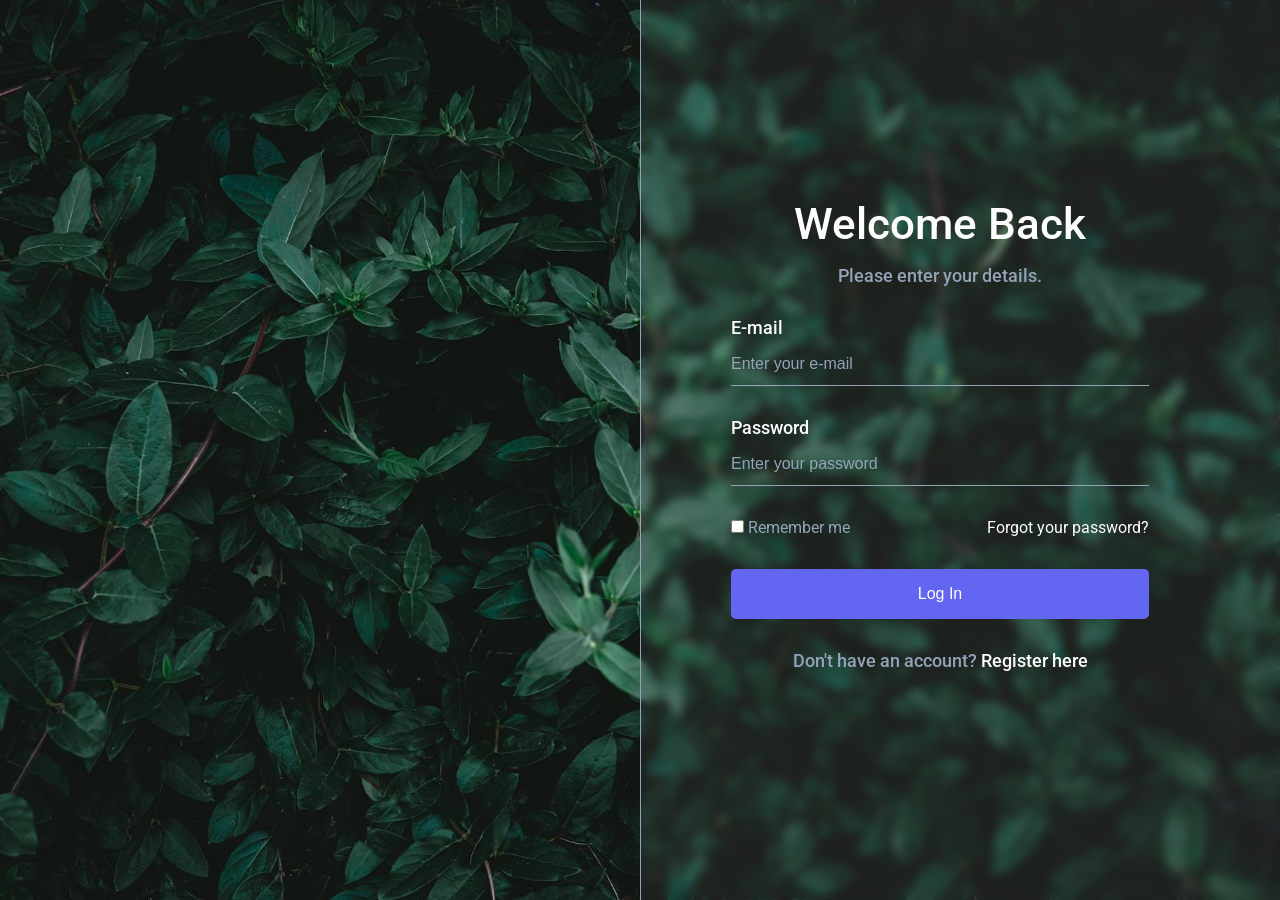
==== index.html @ 6db1a765 "Initial commit" ====
<!DOCTYPE html>
<html lang="en">
  <head>
    <meta charset="UTF-8" />
    <meta name="viewport" content="width=device-width, initial-scale=1.0" />
    <link rel="stylesheet" href="styles.css" />
    <title>Back | Secure Portal</title>
  </head>
  <body>
    <div class="container">
      <div class="content">
        <h1>Welcome Back</h1>
        <p>Please enter your details.</p>
        <form action="/">
          <div class="input__group">
            <label for="email">E-mail</label>
            <input type="email" placeholder="Enter your e-mail" />
          </div>
          <div class="input__group">
            <label for="password">Password</label>
            <input type="password" placeholder="Enter your password" />
          </div>
          <div class="actions">
            <div>
              <input type="checkbox" />
              <span>Remember me</span>
            </div>
            <a href="#">Forgot your password?</a>
          </div>
          <button type="submit">Log In</button>
        </form>
        <p>Don't have an account? <a href="#">Register here</a></p>
      </div>
    </div>
  </body>
</html>
---- styles.css ----
@import url("https://fonts.googleapis.com/css2?family=Roboto:ital,wght@0,100;0,300;0,400;0,500;0,700;0,900;1,100;1,300;1,400;1,500;1,700;1,900&display=swap");

:root {
  --primary-color: #6366f1;
  --text-dark: #0f172a;
  --text-light: #94a3b8;
  --white: #ffffff;
  --max-width: 1200px;
}

* {
  margin: 0;
  padding: 0;
  box-sizing: border-box;
}

a {
  color: var(--white);
  text-decoration: none;
}

body {
  font-family: "Roboto", sans-serif;
  background-image: url("assets/header.jpg");
  background-position: center center;
  background-size: cover;
  background-repeat: no-repeat;
}

.container {
  display: grid;
  position: relative;
  isolation: isolate;
}

.container::before {
  position: absolute;
  content: "";
  top: 0;
  height: 100%;
  width: 100%;
  grid-column: 1/2;
  backdrop-filter: blur(5px);
  background-color: rgba(255, 255, 255, 0.05);
  z-index: -1;
}

.content {
  min-height: 100vh;
  width: 100%;
  max-width: 450px;
  margin-inline: auto;
  padding: 1rem;
  display: flex;
  justify-content: center;
  flex-direction: column;
}

.content h1 {
  margin-bottom: 1rem;
  font-size: 2.75rem;
  font-weight: 500;
  color: var(--white);
  text-align: center;
}

.content p {
  margin-bottom: 2rem;
  font-size: 1.1rem;
  font-weight: 500;
  color: var(--text-light);
  text-align: center;
}

.content form {
  display: grid;
  gap: 2rem;
}

.input__group {
  display: grid;
  gap: 5px;
}

.input__group label {
  font-size: 1.1rem;
  font-weight: 500;
  color: var(--white);
}

.input__group input {
  padding: 0.75rem 0;
  outline: none;
  border: none;
  font-size: 1rem;
  color: var(--white);
  background-color: transparent;
  border-bottom: 1px solid var(--text-light);
}

.input__group input::placeholder {
  font-size: 1rem;
  color: var(--text-light);
}

.actions {
  display: flex;
  align-items: center;
  justify-content: space-between;
  gap: 1rem;
}

.actions > div span {
  color: var(--text-light);
}

.content button {
  margin-bottom: 2rem;
  padding: 1rem;
  outline: none;
  border: none;
  font-size: 1rem;
  color: var(--white);
  background-color: var(--primary-color);
  border-radius: 5px;
  cursor: pointer;
  transition: 0.3s;
}

.content button:hover {
  background-color: #4f46e5;
}

@media (width > 768px) {
  .container {
    grid-template-columns:
      minmax(0, 1fr)
      minmax(0, calc(var(--max-width) / 2))
      minmax(0, calc(var(--max-width) / 2))
      minmax(0, 1fr);
  }

  .container::before {
    grid-column: 3/5;
    border-left: 1px solid var(--text-light);
  }

  .content {
    grid-column: 3/4;
  }
}
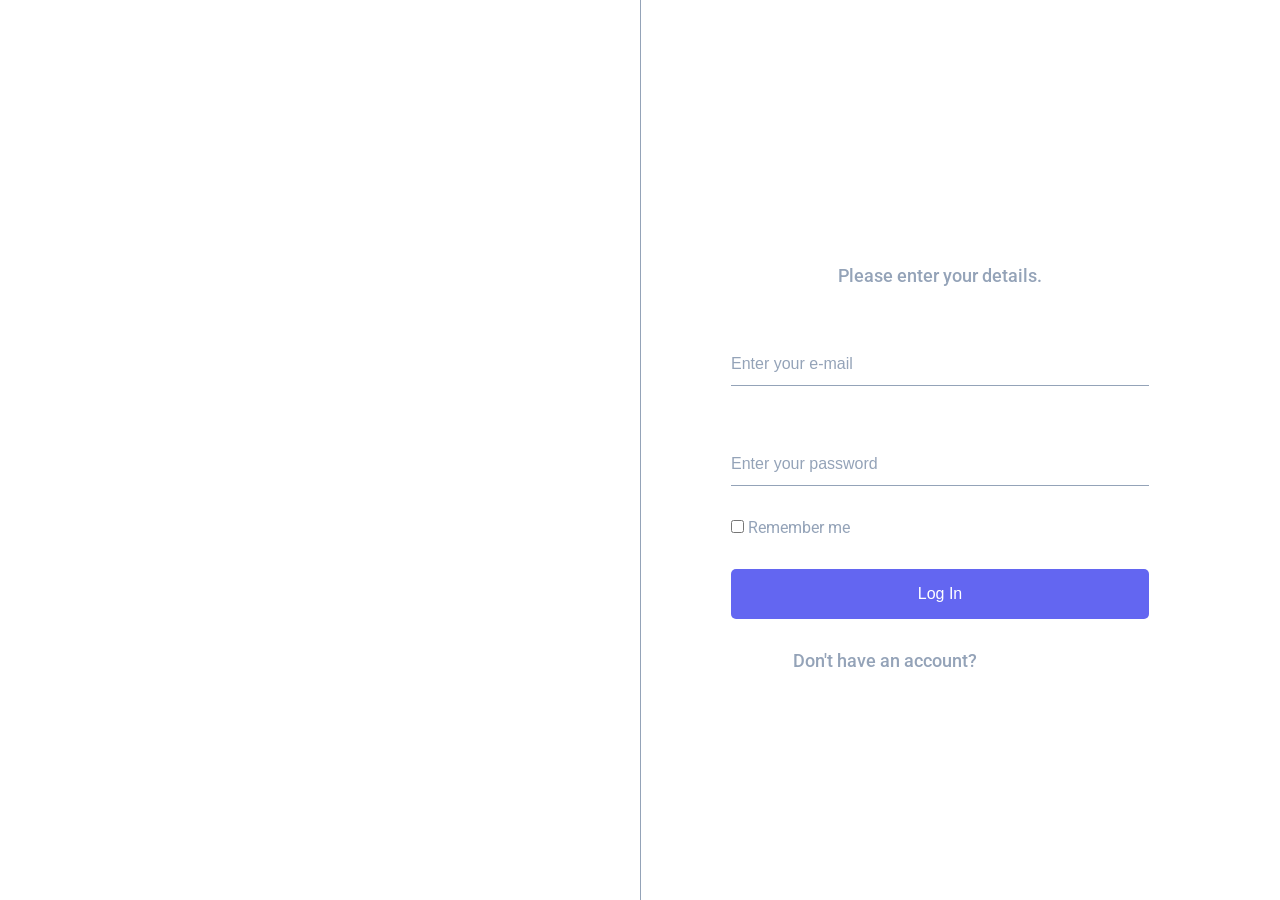
==== commit 11746f26: "Add auth subpages to Back and update background images for Back and Auth_Plus to darker premium visu" ====
--- a/index.html
+++ b/index.html
@@ -25,11 +25,11 @@
               <input type="checkbox" />
               <span>Remember me</span>
             </div>
-            <a href="#">Forgot your password?</a>
+            <a href="forget.html">Forgot your password?</a>
           </div>
           <button type="submit">Log In</button>
         </form>
-        <p>Don't have an account? <a href="#">Register here</a></p>
+        <p>Don't have an account? <a href="signup.html">Register here</a></p>
       </div>
     </div>
   </body>
--- a/styles.css
+++ b/styles.css
@@ -21,7 +21,7 @@
 
 body {
   font-family: "Roboto", sans-serif;
-  background-image: url("assets/header.jpg");
+  background-image: url("https://images.unsplash.com/photo-1451187580459-43490279c0fa?auto=format&fit=crop&q=80&w=2000");
   background-position: center center;
   background-size: cover;
   background-repeat: no-repeat;
@@ -149,3 +149,23 @@
     grid-column: 3/4;
   }
 }
+
+/* Success Message Styles */
+.success-message {
+  position: fixed;
+  top: 2rem;
+  left: 50%;
+  transform: translateX(-50%) translateY(-200%);
+  background-color: var(--primary-color);
+  color: var(--white);
+  padding: 1rem 2rem;
+  border-radius: 5rem;
+  box-shadow: 0 10px 30px rgba(0, 0, 0, 0.3);
+  z-index: 1000;
+  font-weight: 600;
+  transition: transform 0.5s cubic-bezier(0.68, -0.55, 0.265, 1.55);
+}
+
+.success-message.show {
+  transform: translateX(-50%) translateY(0);
+}
